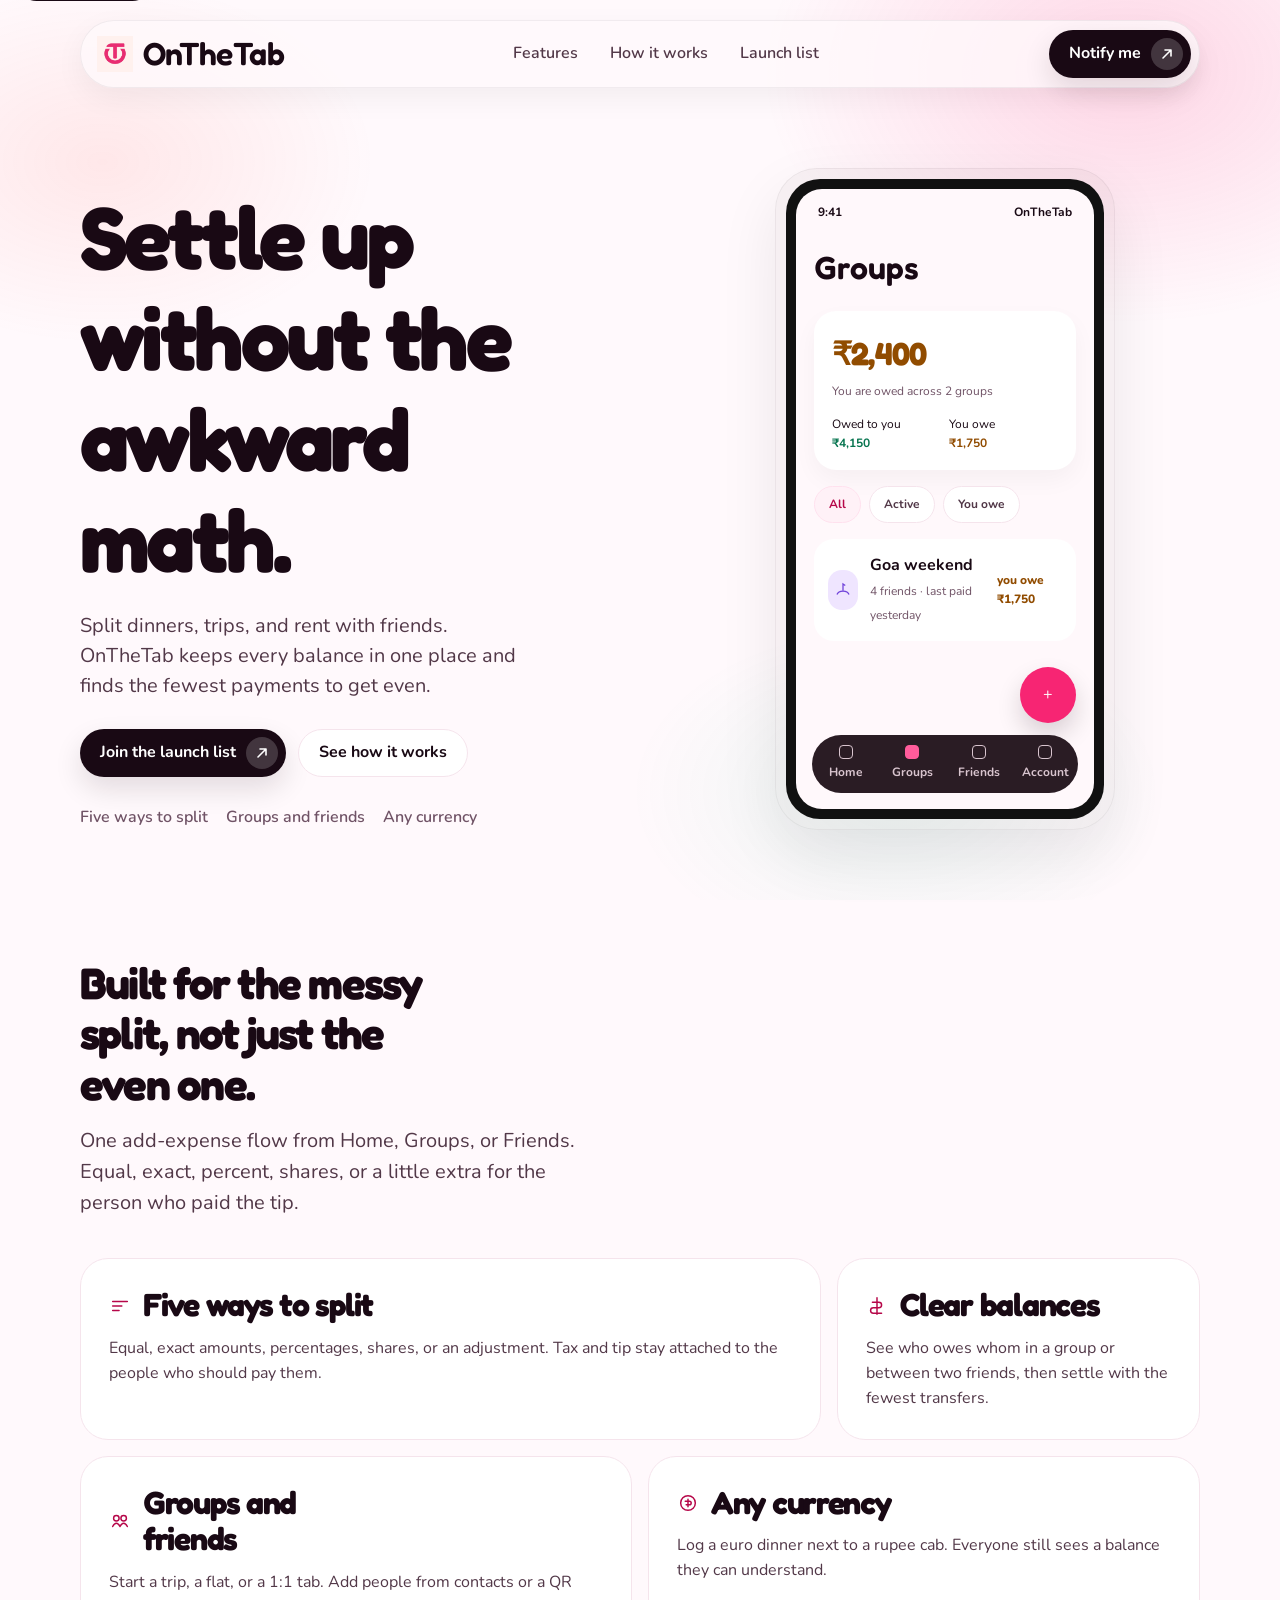
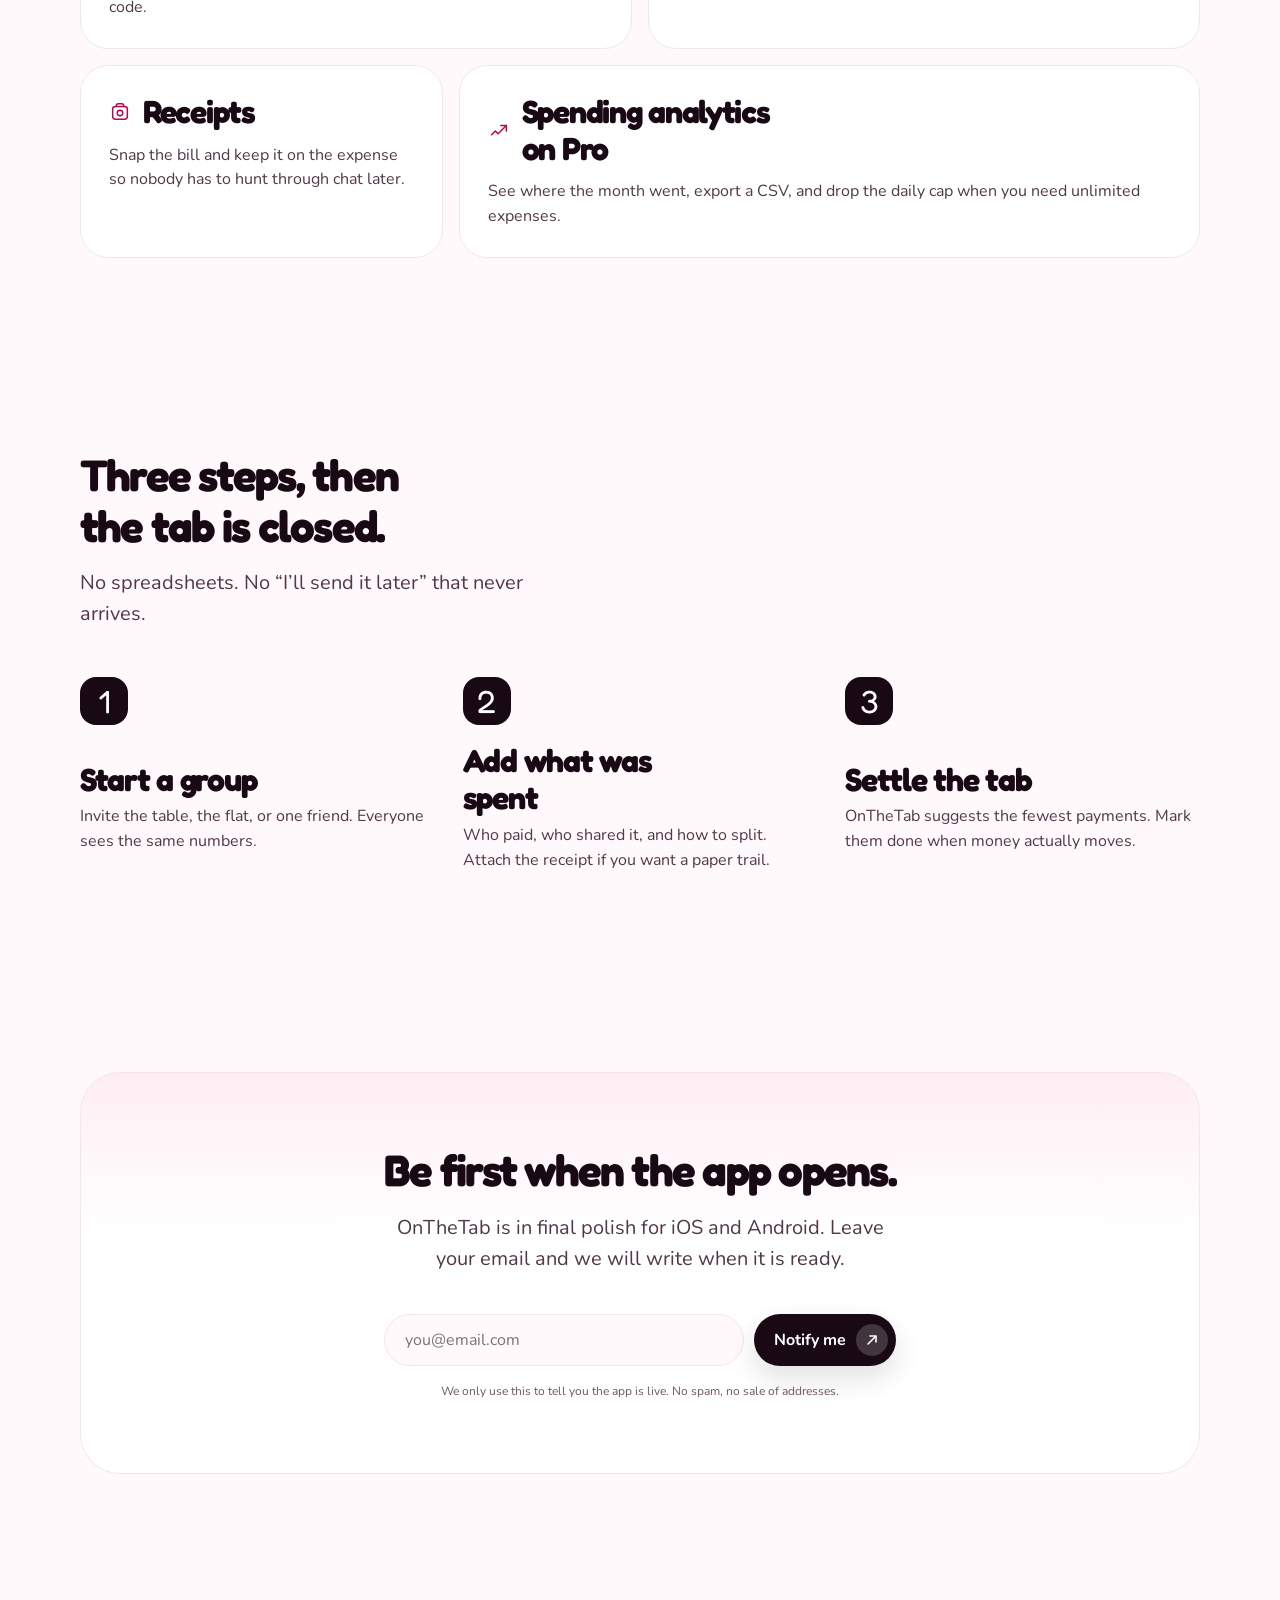
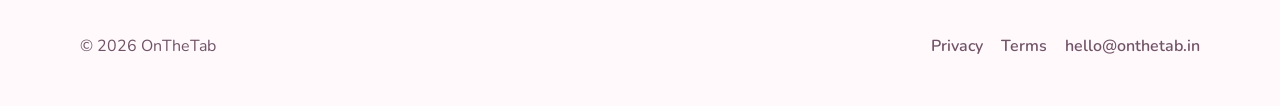
==== index.html @ c5bab467 "Publish the OnTheTab marketing site for onthetab.in. Co-authored-by: Cursor <cursoragent@cursor.com>" ====
<!doctype html>
<html lang="en">
  <head>
    <meta charset="utf-8" />
    <meta name="viewport" content="width=device-width, initial-scale=1" />
    <title>OnTheTab — Settle up without the awkward math</title>
    <meta
      name="description"
      content="OnTheTab splits dinners, trips, and rent with friends. Track who owes whom and settle in the fewest payments."
    />
    <link rel="canonical" href="https://onthetab.in/" />
    <meta property="og:title" content="OnTheTab — Settle up without the awkward math" />
    <meta
      property="og:description"
      content="Group expenses, uneven splits, and clear balances. Coming to iOS and Android."
    />
    <meta property="og:url" content="https://onthetab.in/" />
    <meta property="og:image" content="https://onthetab.in/assets/icon.png" />
    <meta name="twitter:card" content="summary" />
    <link rel="icon" href="assets/favicon.png" />
    <link rel="apple-touch-icon" href="assets/icon.png" />
    <link rel="preconnect" href="https://fonts.googleapis.com" />
    <link rel="preconnect" href="https://fonts.gstatic.com" crossorigin />
    <link
      href="https://fonts.googleapis.com/css2?family=Fredoka:wght@500;600;700&family=Nunito:wght@400;500;600;700;800&display=swap"
      rel="stylesheet"
    />
    <link rel="stylesheet" href="styles.css" />
  </head>
  <body>
    <a class="skip" href="#main">Skip to content</a>
    <div class="orb" aria-hidden="true"></div>

    <header class="nav-shell">
      <nav class="nav" aria-label="Primary">
        <a class="brand" href="/">
          <img src="assets/icon.png" width="36" height="36" alt="" />
          <span>OnTheTab</span>
        </a>
        <div class="nav-links">
          <a href="#features">Features</a>
          <a href="#how">How it works</a>
          <a href="#waitlist">Launch list</a>
        </div>
        <a class="btn" href="#waitlist">
          Notify me
          <i aria-hidden="true">
            <svg width="14" height="14" viewBox="0 0 14 14" fill="none">
              <path d="M3 11L11 3M11 3H5M11 3V9" stroke="white" stroke-width="1.6" stroke-linecap="round" />
            </svg>
          </i>
        </a>
        <button class="menu-btn" type="button" data-menu aria-expanded="false" aria-controls="mobile-menu" aria-label="Open menu">
          <span></span>
        </button>
      </nav>
    </header>

    <div class="overlay" id="mobile-menu" data-overlay>
      <a href="#features">Features</a>
      <a href="#how">How it works</a>
      <a href="#waitlist">Launch list</a>
      <a href="privacy.html">Privacy</a>
    </div>

    <main id="main">
      <section class="wrap hero">
        <div class="reveal">
          <h1>Settle up without the awkward math.</h1>
          <p class="lede">
            Split dinners, trips, and rent with friends. OnTheTab keeps every balance in one place and finds the fewest payments to get even.
          </p>
          <div class="hero-actions">
            <a class="btn" href="#waitlist">
              Join the launch list
              <i aria-hidden="true">
                <svg width="14" height="14" viewBox="0 0 14 14" fill="none">
                  <path d="M3 11L11 3M11 3H5M11 3V9" stroke="white" stroke-width="1.6" stroke-linecap="round" />
                </svg>
              </i>
            </a>
            <a class="btn ghost" href="#how">See how it works</a>
          </div>
          <div class="trust">
            <span>Five ways to split</span>
            <span>Groups and friends</span>
            <span>Any currency</span>
          </div>
        </div>

        <div class="phone-shell reveal" aria-hidden="true">
          <div class="phone">
            <div class="phone-screen">
              <div class="status"><span>9:41</span><span>OnTheTab</span></div>
              <div class="app">
                <p class="app-title">Groups</p>
                <div class="balance">
                  <strong>₹2,400</strong>
                  <p>You are owed across 2 groups</p>
                  <div class="split">
                    <div>Owed to you<br /><span class="good">₹4,150</span></div>
                    <div>You owe<br /><span class="bad">₹1,750</span></div>
                  </div>
                </div>
                <div class="chips">
                  <span class="chip on">All</span>
                  <span class="chip">Active</span>
                  <span class="chip">You owe</span>
                </div>
                <div class="row">
                  <div class="avatar">
                    <svg width="18" height="18" viewBox="0 0 24 24" fill="none" stroke="currentColor" stroke-width="1.7">
                      <path d="M4 18c2-6 14-6 16 0" />
                      <path d="M12 13V4l3 2" />
                    </svg>
                  </div>
                  <div>
                    <b>Goa weekend</b>
                    <span>4 friends · last paid yesterday</span>
                  </div>
                  <em>you owe ₹1,750</em>
                </div>
              </div>
              <div class="fab">+</div>
              <div class="tabs">
                <div><span></span>Home</div>
                <div class="on"><span></span>Groups</div>
                <div><span></span>Friends</div>
                <div><span></span>Account</div>
              </div>
            </div>
          </div>
        </div>
      </section>

      <section class="section wrap" id="features">
        <h2>Built for the messy split, not just the even one.</h2>
        <p class="intro">
          One add-expense flow from Home, Groups, or Friends. Equal, exact, percent, shares, or a little extra for the person who paid the tip.
        </p>
        <div class="bento">
          <article class="card span-4">
            <div class="card-head">
              <svg viewBox="0 0 24 24" aria-hidden="true"><path d="M4 7h16M4 12h10M4 17h7" /></svg>
              <h2>Five ways to split</h2>
            </div>
            <p>Equal, exact amounts, percentages, shares, or an adjustment. Tax and tip stay attached to the people who should pay them.</p>
          </article>
          <article class="card span-2">
            <div class="card-head">
              <svg viewBox="0 0 24 24" aria-hidden="true"><path d="M12 3v18M7 8h7a3 3 0 0 1 0 6H8a3 3 0 0 0 0 6h9" /></svg>
              <h2>Clear balances</h2>
            </div>
            <p>See who owes whom in a group or between two friends, then settle with the fewest transfers.</p>
          </article>
          <article class="card span-3">
            <div class="card-head">
              <svg viewBox="0 0 24 24" aria-hidden="true"><circle cx="8" cy="9" r="3" /><circle cx="16" cy="9" r="3" /><path d="M4 18c1.2-2.4 3-3.6 4-3.6s2.8 1.2 4 3.6M12 18c1.2-2.4 3-3.6 4-3.6s2.8 1.2 4 3.6" /></svg>
              <h2>Groups and friends</h2>
            </div>
            <p>Start a trip, a flat, or a 1:1 tab. Add people from contacts or a QR code.</p>
          </article>
          <article class="card span-3">
            <div class="card-head">
              <svg viewBox="0 0 24 24" aria-hidden="true"><circle cx="12" cy="12" r="8" /><path d="M12 8v8M9 10h4.5a2 2 0 1 1 0 4H10" /></svg>
              <h2>Any currency</h2>
            </div>
            <p>Log a euro dinner next to a rupee cab. Everyone still sees a balance they can understand.</p>
          </article>
          <article class="card span-2">
            <div class="card-head">
              <svg viewBox="0 0 24 24" aria-hidden="true"><rect x="4" y="6" width="16" height="14" rx="3" /><path d="M8 6V5a2 2 0 0 1 2-2h4a2 2 0 0 1 2 2v1" /><circle cx="12" cy="13" r="3" /></svg>
              <h2>Receipts</h2>
            </div>
            <p>Snap the bill and keep it on the expense so nobody has to hunt through chat later.</p>
          </article>
          <article class="card span-4">
            <div class="card-head">
              <svg viewBox="0 0 24 24" aria-hidden="true"><path d="M4 16l4-4 3 3 9-9" /><path d="M14 6h6v6" /></svg>
              <h2>Spending analytics on Pro</h2>
            </div>
            <p>See where the month went, export a CSV, and drop the daily cap when you need unlimited expenses.</p>
          </article>
        </div>
      </section>

      <section class="section wrap" id="how">
        <h2>Three steps, then the tab is closed.</h2>
        <p class="intro">No spreadsheets. No “I’ll send it later” that never arrives.</p>
        <div class="steps">
          <div class="step">
            <div class="num">1</div>
            <div>
              <h2>Start a group</h2>
              <p>Invite the table, the flat, or one friend. Everyone sees the same numbers.</p>
            </div>
          </div>
          <div class="step">
            <div class="num">2</div>
            <div>
              <h2>Add what was spent</h2>
              <p>Who paid, who shared it, and how to split. Attach the receipt if you want a paper trail.</p>
            </div>
          </div>
          <div class="step">
            <div class="num">3</div>
            <div>
              <h2>Settle the tab</h2>
              <p>OnTheTab suggests the fewest payments. Mark them done when money actually moves.</p>
            </div>
          </div>
        </div>
      </section>

      <section class="section wrap" id="waitlist">
        <div class="wait">
          <h2>Be first when the app opens.</h2>
          <p class="intro" style="margin-inline: auto">
            OnTheTab is in final polish for iOS and Android. Leave your email and we will write when it is ready.
          </p>
          <form class="form" data-waitlist>
            <label for="email">Email</label>
            <input id="email" name="email" type="email" autocomplete="email" required placeholder="you@email.com" />
            <button class="btn" type="submit">
              Notify me
              <i aria-hidden="true">
                <svg width="14" height="14" viewBox="0 0 14 14" fill="none">
                  <path d="M3 11L11 3M11 3H5M11 3V9" stroke="white" stroke-width="1.6" stroke-linecap="round" />
                </svg>
              </i>
            </button>
          </form>
          <p class="status-msg" data-status role="status"></p>
          <p class="note">We only use this to tell you the app is live. No spam, no sale of addresses.</p>
        </div>
      </section>
    </main>

    <footer>
      <div class="wrap foot">
        <p>© 2026 OnTheTab</p>
        <div class="legal">
          <a href="privacy.html">Privacy</a>
          <a href="terms.html">Terms</a>
          <a href="mailto:hello@onthetab.in">hello@onthetab.in</a>
        </div>
      </div>
    </footer>

    <script src="app.js"></script>
  </body>
</html>
---- styles.css ----
:root {
  --rose-50: #fff1f7;
  --rose-100: #ffe1ee;
  --rose-200: #ffc2dc;
  --rose-400: #ff5c9b;
  --rose-500: #f72573;
  --rose-600: #b60749;
  --rose-800: #8b0b3b;
  --cream: #fff9fc;
  --ink: #190914;
  --ink-soft: #523848;
  --muted: #705366;
  --line: #f5e4ec;
  --mint: #087550;
  --amber: #914c00;
  --white: #ffffff;
  --display: "Fredoka", "Avenir Next", sans-serif;
  --body: "Nunito", "Avenir Next", sans-serif;
  --ease: cubic-bezier(0.32, 0.72, 0, 1);
  --space-1: 8px;
  --space-2: 16px;
  --space-3: 24px;
  --space-4: 40px;
  --space-5: 64px;
  --space-6: 96px;
  --shadow-soft: 0 24px 60px rgba(25, 9, 20, 0.08);
  --max: 1120px;
  --text-meta: 0.75rem;
  --text-body: 1rem;
  --text-lede: 1.25rem;
  --text-title: 2rem;
  --text-section: 2.75rem;
  --text-display: clamp(3.5rem, 8vw, 5.5rem);
}

*,
*::before,
*::after {
  box-sizing: border-box;
}

html {
  scroll-behavior: smooth;
}

body {
  margin: 0;
  min-height: 100dvh;
  font-family: var(--body);
  color: var(--ink);
  background: var(--cream);
  line-height: 1.55;
  font-size: var(--text-body);
}

img {
  max-width: 100%;
  display: block;
}

a {
  color: inherit;
  text-decoration: none;
}

button,
input {
  font: inherit;
}

button,
.btn {
  cursor: pointer;
}

:focus-visible {
  outline: 3px solid var(--rose-400);
  outline-offset: 3px;
}

.skip {
  position: absolute;
  left: 16px;
  top: -40px;
  background: var(--ink);
  color: var(--white);
  padding: 8px 14px;
  border-radius: 999px;
  z-index: 30;
}

.skip:focus {
  top: 16px;
}

.orb {
  position: fixed;
  inset: 0;
  pointer-events: none;
  z-index: 0;
  background:
    radial-gradient(520px 360px at 88% 8%, rgba(247, 37, 115, 0.16), transparent 70%),
    radial-gradient(420px 280px at 8% 18%, rgba(255, 81, 69, 0.1), transparent 65%),
    radial-gradient(380px 240px at 70% 88%, rgba(19, 185, 129, 0.08), transparent 70%);
}

.wrap {
  position: relative;
  z-index: 1;
  width: min(var(--max), calc(100% - 32px));
  margin-inline: auto;
}

.nav-shell {
  position: sticky;
  top: 0;
  z-index: 20;
  padding: 20px 0 0;
}

.nav {
  width: min(var(--max), calc(100% - 32px));
  margin: 0 auto;
  display: flex;
  align-items: center;
  justify-content: space-between;
  gap: 16px;
  padding: 8px 8px 8px 16px;
  border-radius: 999px;
  background: rgba(255, 249, 252, 0.78);
  border: 1px solid rgba(25, 9, 20, 0.06);
  box-shadow: 0 10px 30px rgba(25, 9, 20, 0.05);
}

.brand {
  display: flex;
  align-items: center;
  gap: 10px;
  min-height: 44px;
}

.brand img {
  width: 36px;
  height: 36px;
}

.brand span {
  font-family: var(--display);
  font-weight: 600;
  font-size: var(--text-title);
  letter-spacing: -0.02em;
}

.nav-links {
  display: none;
  align-items: center;
  gap: 4px;
}

.nav-links a {
  min-height: 44px;
  display: inline-flex;
  align-items: center;
  padding: 0 14px;
  color: var(--ink-soft);
  font-weight: 600;
  font-size: var(--text-body);
}

.nav-links a:hover {
  color: var(--ink);
}

.menu-btn {
  width: 44px;
  height: 44px;
  border: 0;
  background: transparent;
  position: relative;
  border-radius: 999px;
}

.menu-btn span,
.menu-btn span::before,
.menu-btn span::after {
  display: block;
  width: 18px;
  height: 1.5px;
  background: var(--ink);
  border-radius: 99px;
  position: absolute;
  left: 13px;
  transition: transform 0.45s var(--ease), opacity 0.3s var(--ease);
}

.menu-btn span {
  top: 21px;
}

.menu-btn span::before,
.menu-btn span::after {
  content: "";
  left: 0;
}

.menu-btn span::before {
  top: -6px;
}

.menu-btn span::after {
  top: 6px;
}

.menu-btn[aria-expanded="true"] span {
  background: transparent;
}

.menu-btn[aria-expanded="true"] span::before {
  top: 0;
  transform: rotate(45deg);
}

.menu-btn[aria-expanded="true"] span::after {
  top: 0;
  transform: rotate(-45deg);
}

.overlay {
  position: fixed;
  inset: 0;
  z-index: 18;
  background: rgba(255, 249, 252, 0.92);
  display: none;
  flex-direction: column;
  justify-content: center;
  padding: 32px;
  gap: 12px;
}

.overlay.open {
  display: flex;
}

.overlay a {
  font-family: var(--display);
  font-size: var(--text-display);
  font-weight: 600;
  transform: translateY(16px);
  opacity: 0;
  animation: rise 0.7s var(--ease) forwards;
}

.overlay a:nth-child(2) {
  animation-delay: 0.08s;
}

.overlay a:nth-child(3) {
  animation-delay: 0.16s;
}

.overlay a:nth-child(4) {
  animation-delay: 0.24s;
}

@keyframes rise {
  to {
    transform: none;
    opacity: 1;
  }
}

.btn {
  display: inline-flex;
  align-items: center;
  gap: 10px;
  min-height: 48px;
  padding: 0 8px 0 20px;
  border: 0;
  border-radius: 999px;
  background: var(--ink);
  color: var(--white);
  font-weight: 700;
  box-shadow: 0 12px 28px rgba(25, 9, 20, 0.12);
  transition: transform 0.45s var(--ease), background 0.3s var(--ease);
}

.btn:hover {
  background: #2f1b27;
}

.btn:active {
  transform: scale(0.98);
}

.btn i {
  width: 32px;
  height: 32px;
  border-radius: 999px;
  background: rgba(255, 255, 255, 0.18);
  display: grid;
  place-items: center;
  transition: transform 0.45s var(--ease);
}

.btn:hover i {
  transform: translate(2px, -1px) scale(1.05);
}

.btn.ghost {
  background: var(--white);
  color: var(--ink);
  box-shadow: none;
  border: 1px solid var(--line);
  padding-inline: 20px;
}

.hero {
  display: grid;
  gap: 48px;
  padding: 56px 0 32px;
}

.eyebrow {
  display: inline-flex;
  align-items: center;
  min-height: 28px;
  padding: 0 12px;
  border-radius: 999px;
  background: var(--rose-50);
  color: var(--rose-800);
  font-size: var(--text-meta);
  font-weight: 700;
  letter-spacing: 0.18em;
  text-transform: uppercase;
}

h1,
h2,
.display {
  font-family: var(--display);
  letter-spacing: -0.04em;
  line-height: 1.15;
  margin: 0;
}

h1 {
  font-size: var(--text-display);
  max-width: 11ch;
  margin-top: 18px;
}

.lede {
  max-width: 38ch;
  color: var(--ink-soft);
  font-size: var(--text-lede);
  line-height: 1.5;
  margin: 20px 0 28px;
}

.hero-actions {
  display: flex;
  flex-wrap: wrap;
  gap: 12px;
}

.trust {
  display: flex;
  flex-wrap: wrap;
  gap: 18px;
  margin-top: 28px;
  color: var(--muted);
  font-size: var(--text-body);
  font-weight: 600;
}

.phone-shell {
  padding: 10px;
  border-radius: 42px;
  background: rgba(25, 9, 20, 0.04);
  border: 1px solid rgba(25, 9, 20, 0.05);
  width: min(340px, 100%);
  margin-inline: auto;
  box-shadow: var(--shadow-soft);
}

.phone {
  background: #111;
  border-radius: 34px;
  padding: 10px;
}

.phone-screen {
  background: #fff8fb;
  border-radius: 26px;
  overflow: hidden;
  min-height: 620px;
  position: relative;
}

.status {
  display: flex;
  justify-content: space-between;
  padding: 14px 22px 6px;
  font-size: var(--text-meta);
  font-weight: 700;
}

.app {
  padding: 8px 18px 96px;
}

.app-title {
  margin: 8px 0 18px;
  font-family: var(--display);
  font-size: var(--text-title);
  font-weight: 600;
}

.balance {
  background: var(--white);
  border-radius: 22px;
  padding: 18px;
  box-shadow: 0 10px 24px rgba(25, 9, 20, 0.04);
}

.balance strong {
  display: block;
  font-family: var(--display);
  font-size: var(--text-title);
  color: var(--amber);
  letter-spacing: -0.03em;
}

.balance p {
  margin: 4px 0 14px;
  color: var(--muted);
  font-size: var(--text-meta);
}

.split {
  display: grid;
  grid-template-columns: 1fr 1fr;
  gap: 8px;
  font-size: var(--text-meta);
}

.good {
  color: var(--mint);
  font-weight: 700;
}

.bad {
  color: var(--amber);
  font-weight: 700;
}

.chips {
  display: flex;
  gap: 8px;
  margin: 16px 0;
  overflow: auto;
}

.chip {
  flex: 0 0 auto;
  padding: 8px 14px;
  border-radius: 999px;
  background: var(--white);
  border: 1px solid var(--line);
  font-size: var(--text-meta);
  font-weight: 700;
  color: var(--ink-soft);
}

.chip.on {
  background: var(--rose-50);
  color: var(--rose-600);
  border-color: var(--rose-100);
}

.row {
  display: flex;
  align-items: center;
  gap: 12px;
  background: var(--white);
  border-radius: 20px;
  padding: 14px;
}

.avatar {
  width: 40px;
  height: 40px;
  border-radius: 14px;
  display: grid;
  place-items: center;
  background: #efe5ff;
  color: #7043da;
}

.row b {
  display: block;
}

.row span {
  color: var(--muted);
  font-size: var(--text-meta);
}

.row em {
  margin-left: auto;
  font-style: normal;
  color: var(--amber);
  font-weight: 800;
  font-size: var(--text-meta);
}

.fab {
  position: absolute;
  right: 18px;
  bottom: 86px;
  width: 56px;
  height: 56px;
  border-radius: 999px;
  background: var(--rose-500);
  color: var(--white);
  display: grid;
  place-items: center;
  box-shadow: 0 12px 24px rgba(25, 9, 20, 0.16);
}

.tabs {
  position: absolute;
  left: 16px;
  right: 16px;
  bottom: 16px;
  height: 58px;
  border-radius: 999px;
  background: #2a1c24;
  color: #d8c4ce;
  display: grid;
  grid-template-columns: repeat(4, 1fr);
  align-items: center;
  text-align: center;
  font-size: var(--text-meta);
  font-weight: 700;
}

.tabs span {
  display: block;
  width: 14px;
  height: 14px;
  margin: 0 auto 4px;
  border: 1.5px solid #d8c4ce;
  border-radius: 4px;
}

.tabs .on span {
  border-color: var(--rose-400);
  background: var(--rose-400);
}

.reveal {
  opacity: 0;
  transform: translateY(20px);
  animation: reveal 0.8s var(--ease) forwards;
}

@keyframes reveal {
  to {
    opacity: 1;
    transform: none;
  }
}

.section {
  padding: var(--space-6) 0;
}

.section h2 {
  font-size: var(--text-section);
  max-width: 14ch;
}

.section .intro {
  color: var(--ink-soft);
  max-width: 42ch;
  margin: 16px 0 40px;
  font-size: var(--text-lede);
}

.bento {
  display: grid;
  gap: 16px;
}

.card {
  background: var(--white);
  border: 1px solid var(--line);
  border-radius: 28px;
  padding: 28px;
}

.card p {
  margin: 12px 0 0;
  color: var(--ink-soft);
}

.card-head {
  display: flex;
  align-items: center;
  gap: 12px;
}

.card-head svg {
  width: 22px;
  height: 22px;
  flex: 0 0 auto;
  fill: none;
  stroke: var(--rose-600);
  stroke-width: 1.6;
  stroke-linecap: round;
  stroke-linejoin: round;
}

.card h2 {
  font-family: var(--display);
  font-size: var(--text-title);
  margin: 0;
}

.steps {
  display: grid;
  gap: 16px;
}

.step {
  display: grid;
  grid-template-columns: auto 1fr;
  gap: 18px;
  align-items: start;
  padding: 8px 0;
}

.num {
  width: 48px;
  height: 48px;
  border-radius: 16px;
  display: grid;
  place-items: center;
  background: var(--ink);
  color: var(--white);
  font-family: var(--display);
  font-size: var(--text-title);
}

.step h2 {
  margin: 0 0 6px;
  font-family: var(--display);
  font-size: var(--text-title);
}

.step p {
  margin: 0;
  color: var(--ink-soft);
}

.wait {
  background:
    linear-gradient(180deg, rgba(247, 37, 115, 0.08), transparent 40%),
    var(--white);
  border-radius: 40px;
  padding: 40px 24px;
  text-align: center;
  border: 1px solid var(--line);
}

.wait h2 {
  max-width: none;
  margin-inline: auto;
}

.form {
  display: flex;
  flex-wrap: wrap;
  justify-content: center;
  gap: 10px;
  margin-top: 28px;
}

.form label {
  position: absolute;
  width: 1px;
  height: 1px;
  overflow: hidden;
  clip: rect(0 0 0 0);
}

.form input {
  width: min(360px, 100%);
  min-height: 52px;
  border-radius: 999px;
  border: 1px solid var(--line);
  padding: 0 20px;
  background: var(--cream);
}

.form input:focus {
  border-color: var(--rose-400);
}

.note,
.status-msg {
  margin: 16px 0 0;
  color: var(--muted);
  font-size: var(--text-meta);
}

.status-msg[data-tone="ok"] {
  color: var(--mint);
}

.status-msg[data-tone="err"] {
  color: var(--rose-600);
}

footer {
  padding: 48px 0 32px;
  color: var(--muted);
}

.foot {
  display: flex;
  flex-wrap: wrap;
  justify-content: space-between;
  gap: 16px;
  align-items: center;
}

.legal {
  display: flex;
  gap: 18px;
  font-weight: 600;
}

.page {
  padding: 48px 0 80px;
}

.page h1 {
  font-size: var(--text-display);
  max-width: 16ch;
}

.page .meta {
  color: var(--muted);
  margin: 12px 0 32px;
}

.prose {
  max-width: 68ch;
}

.prose h2 {
  font-size: var(--text-title);
  margin: 36px 0 10px;
}

.prose p,
.prose li {
  color: var(--ink-soft);
}

.prose ul {
  padding-left: 1.2em;
}

@media (min-width: 768px) {
  .menu-btn {
    display: none;
  }

  .nav-links {
    display: flex;
  }

  .hero {
    grid-template-columns: 1.05fr 0.95fr;
    align-items: center;
    padding-top: 80px;
  }

  .bento {
    grid-template-columns: 1.3fr 1fr;
  }

  .bento .wide {
    grid-column: 1 / -1;
  }

  .steps {
    grid-template-columns: repeat(3, 1fr);
    gap: 28px;
  }

  .step {
    grid-template-columns: 1fr;
  }

  .wait {
    padding: 72px 64px;
  }
}

@media (min-width: 1024px) {
  .bento {
    grid-template-columns: repeat(6, 1fr);
  }

  .bento .span-4 {
    grid-column: span 4;
  }

  .bento .span-2 {
    grid-column: span 2;
  }

  .bento .span-3 {
    grid-column: span 3;
  }

  .bento .wide {
    grid-column: span 6;
  }
}

@media (prefers-reduced-motion: reduce) {
  html {
    scroll-behavior: auto;
  }

  *,
  *::before,
  *::after {
    animation: none !important;
    transition: none !important;
  }

  .reveal,
  .overlay a {
    opacity: 1;
    transform: none;
    filter: none;
  }
}
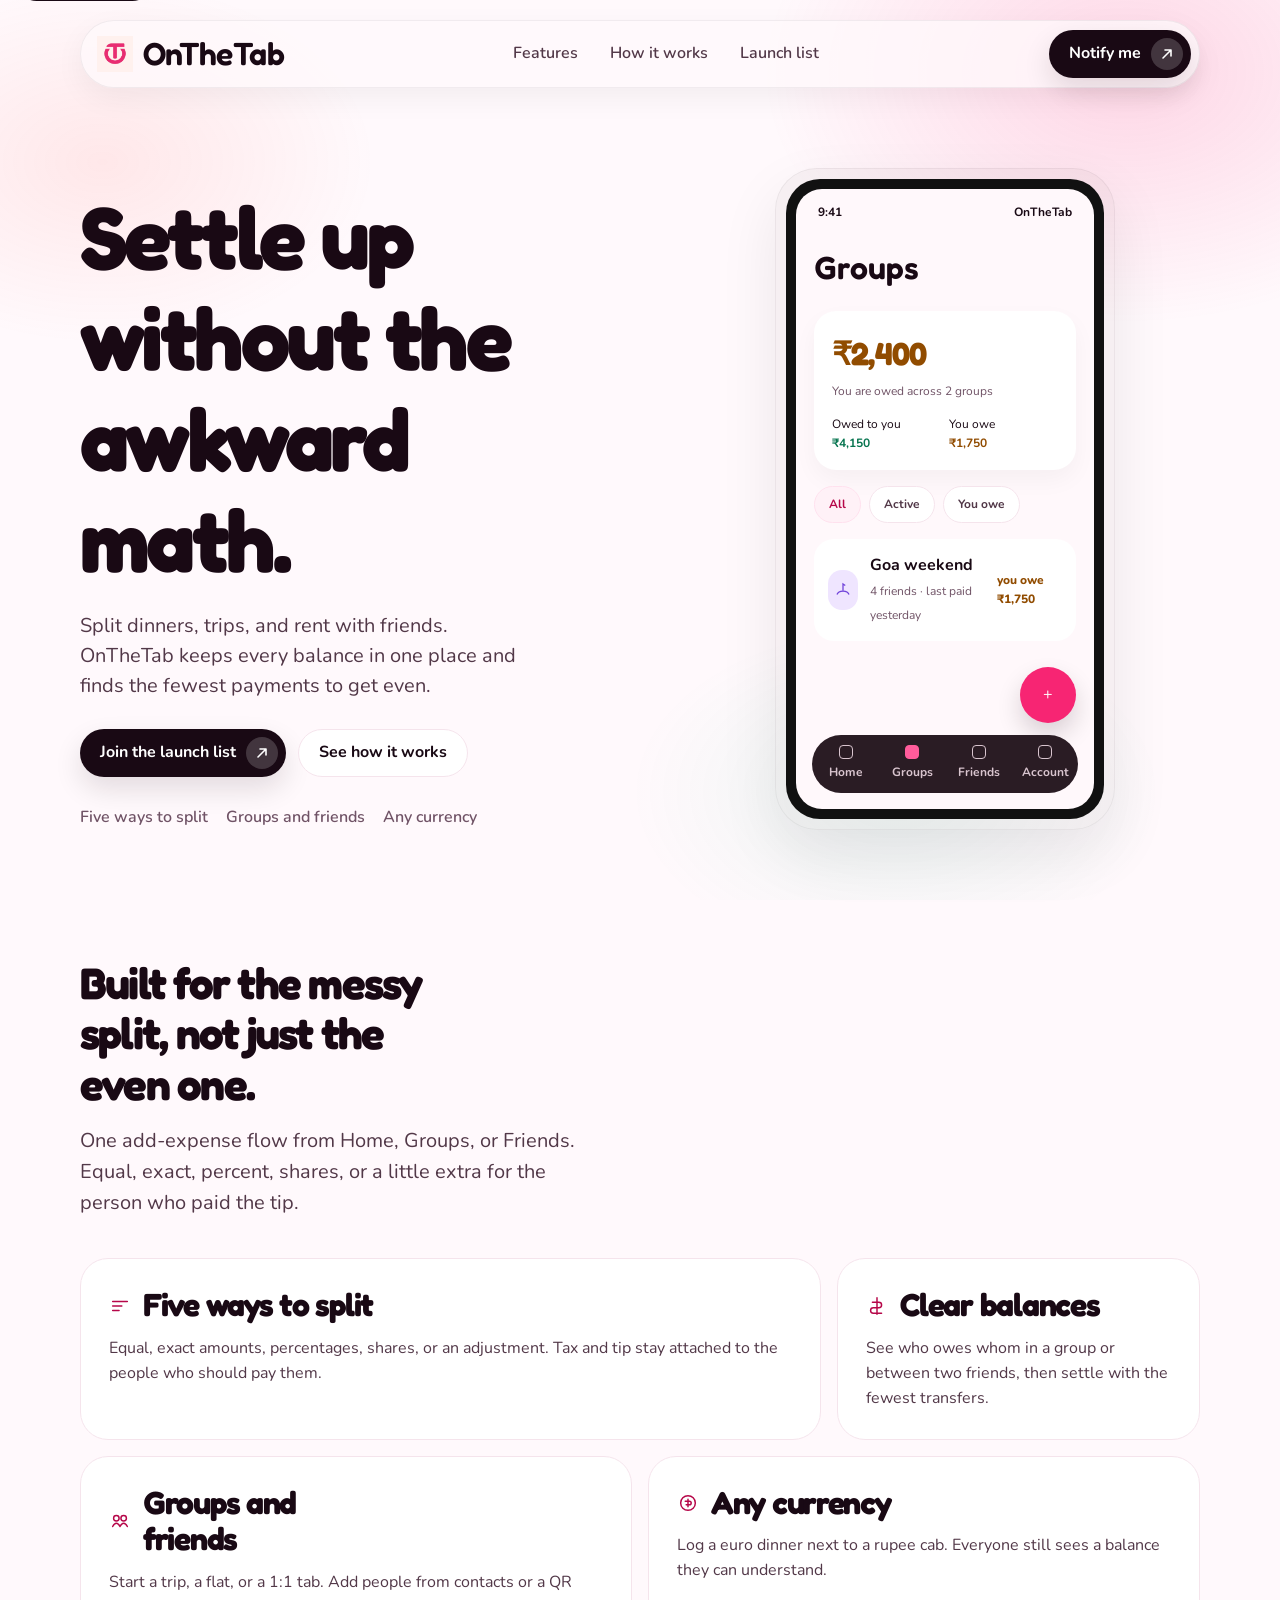
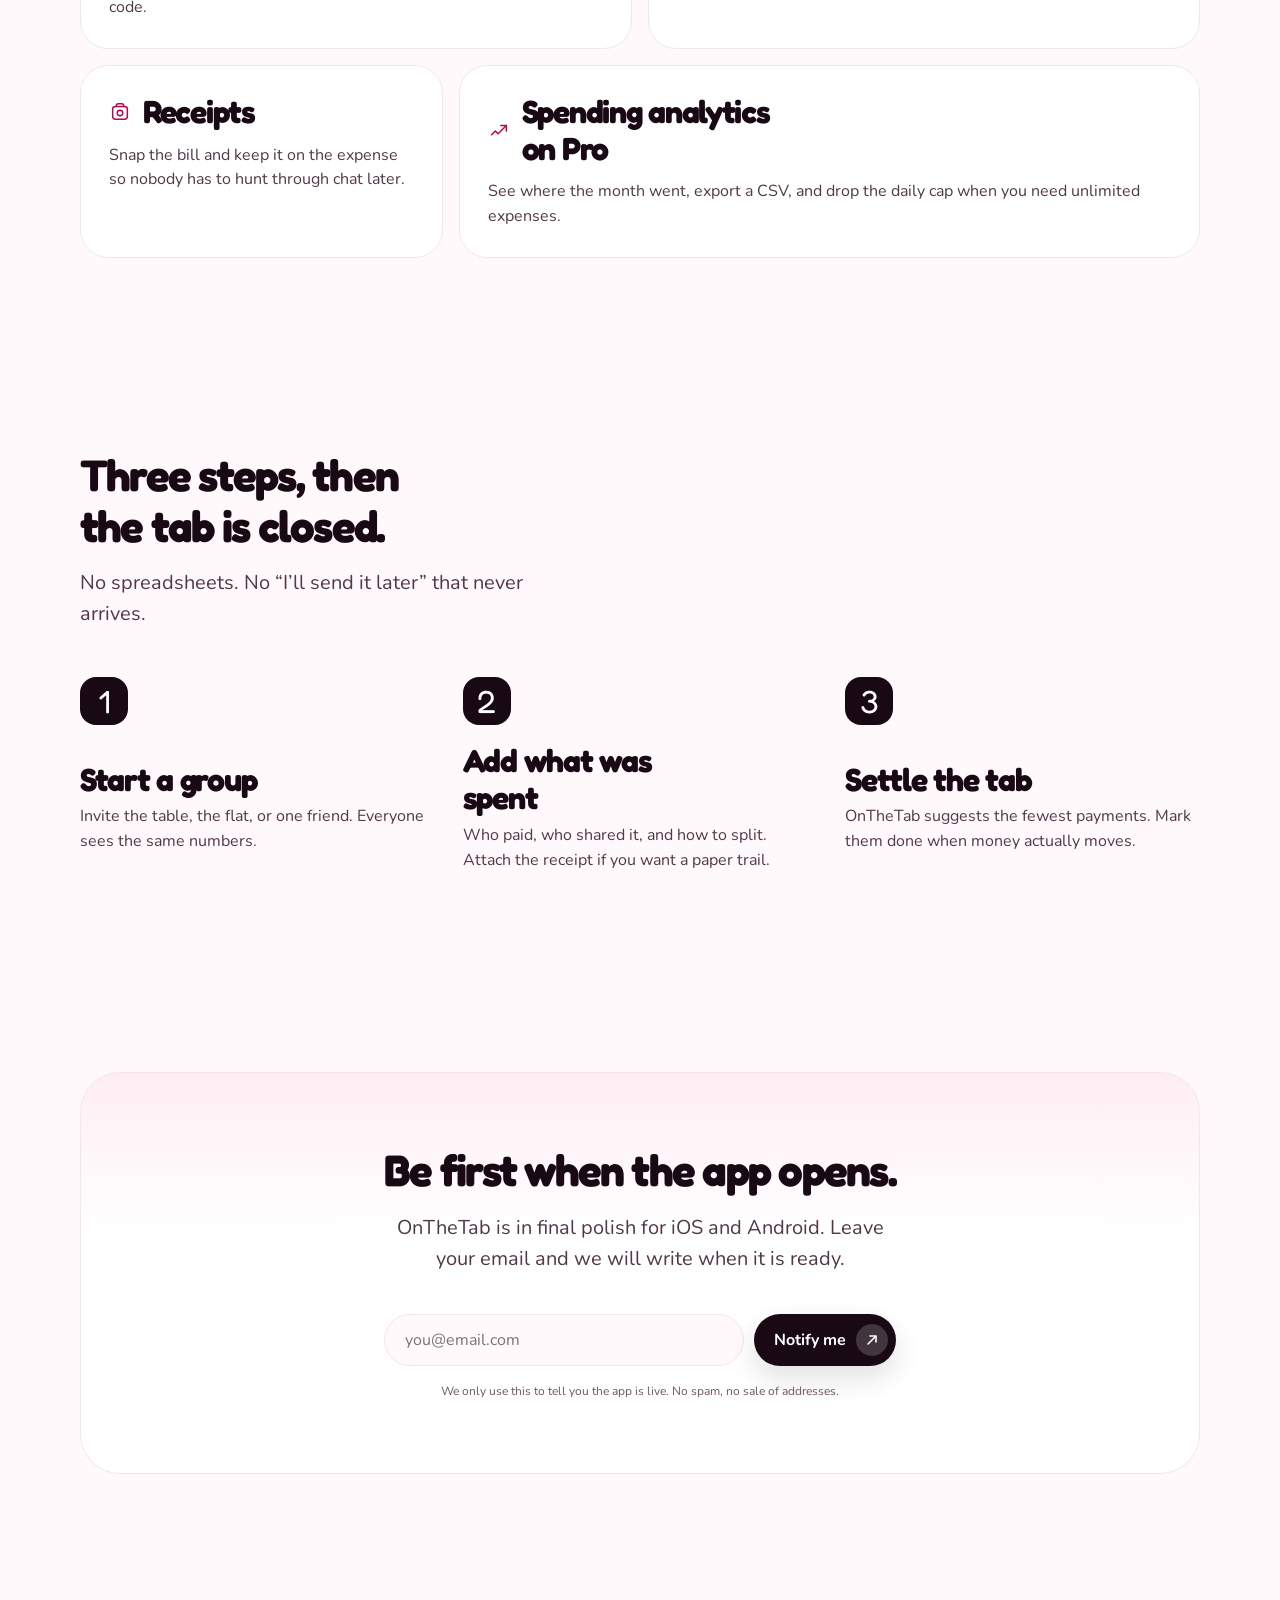
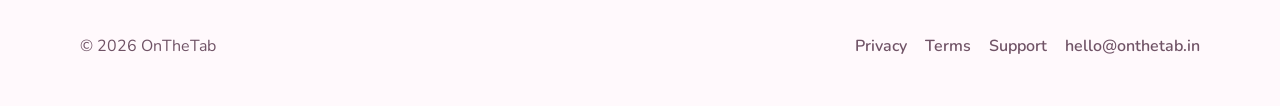
==== commit 85e48f59: "Add support page and host the site on xeca-ai.tech/onthetab - privacy.html: new "Sign in with Google" ====
--- a/index.html
+++ b/index.html
@@ -33,7 +33,7 @@
 
     <header class="nav-shell">
       <nav class="nav" aria-label="Primary">
-        <a class="brand" href="/">
+        <a class="brand" href="./">
           <img src="assets/icon.png" width="36" height="36" alt="" />
           <span>OnTheTab</span>
         </a>
@@ -242,6 +242,7 @@
         <div class="legal">
           <a href="privacy.html">Privacy</a>
           <a href="terms.html">Terms</a>
+          <a href="support.html">Support</a>
           <a href="mailto:hello@onthetab.in">hello@onthetab.in</a>
         </div>
       </div>
